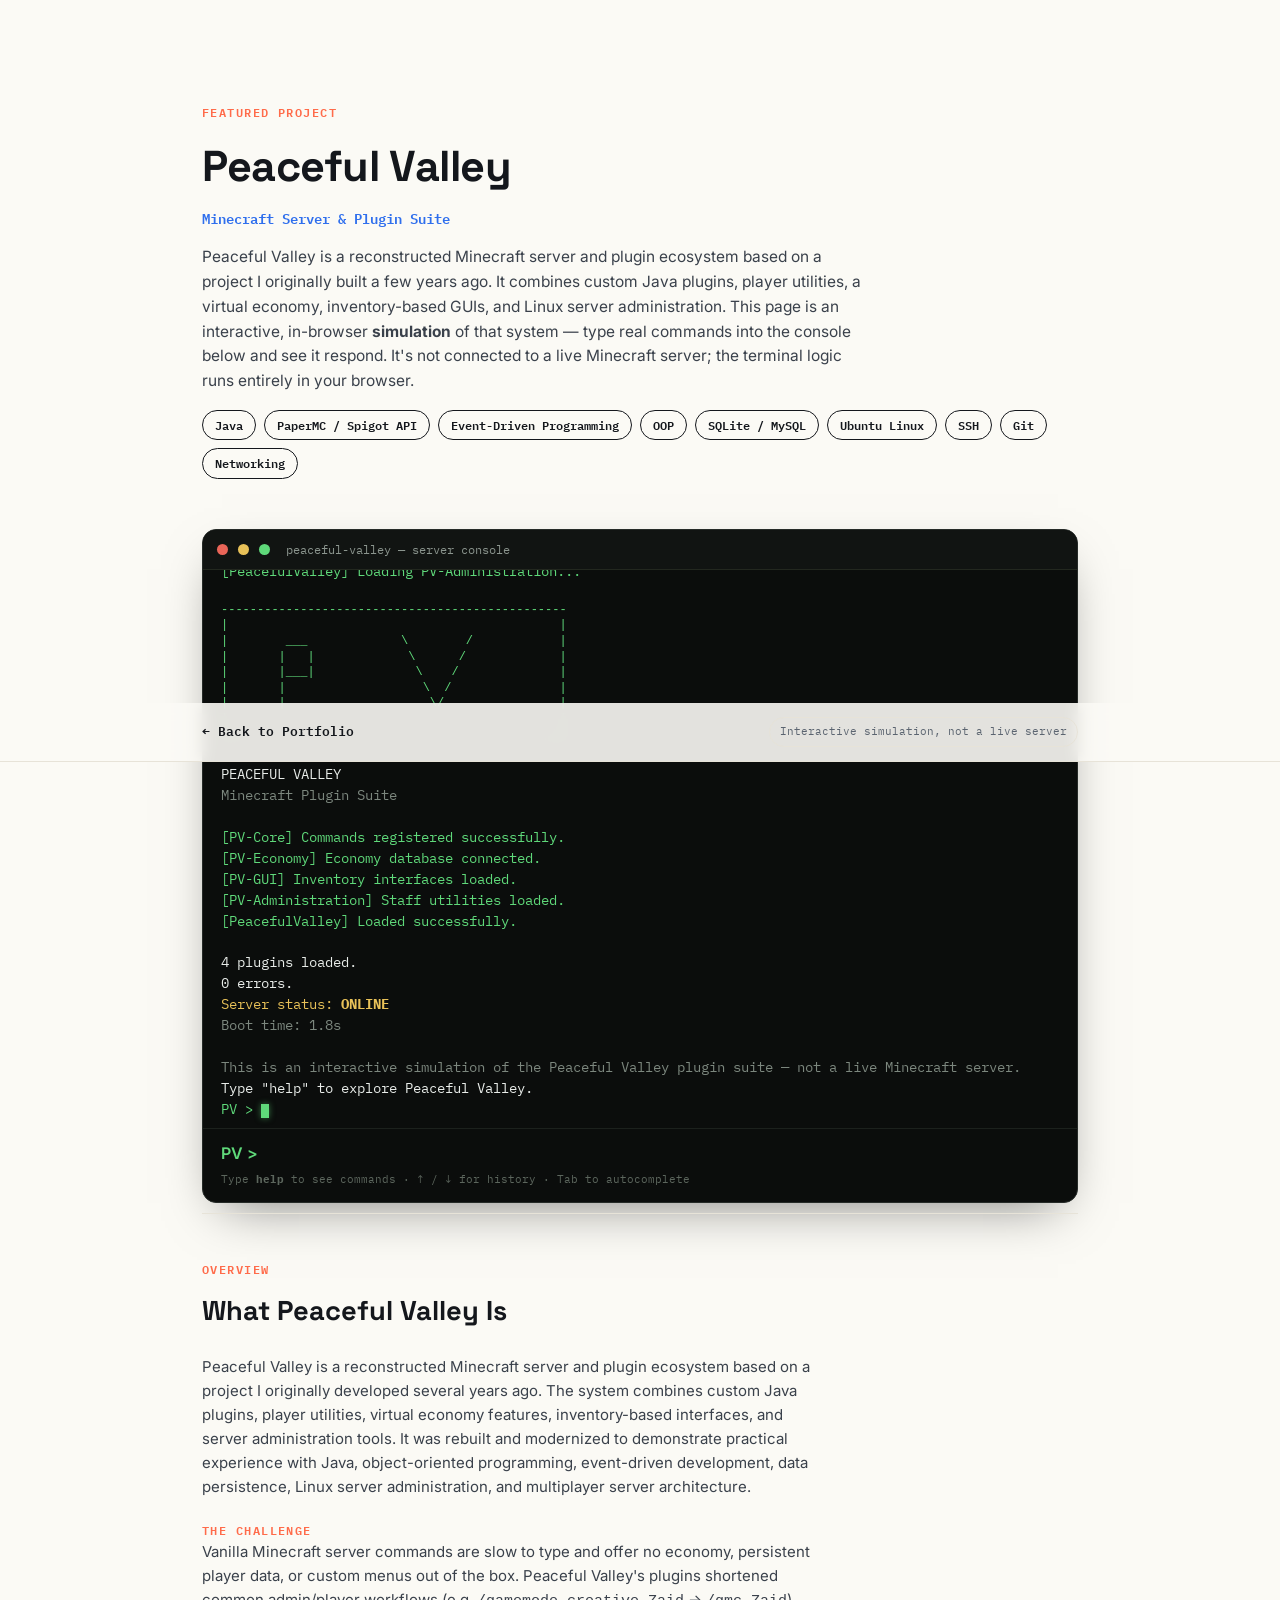
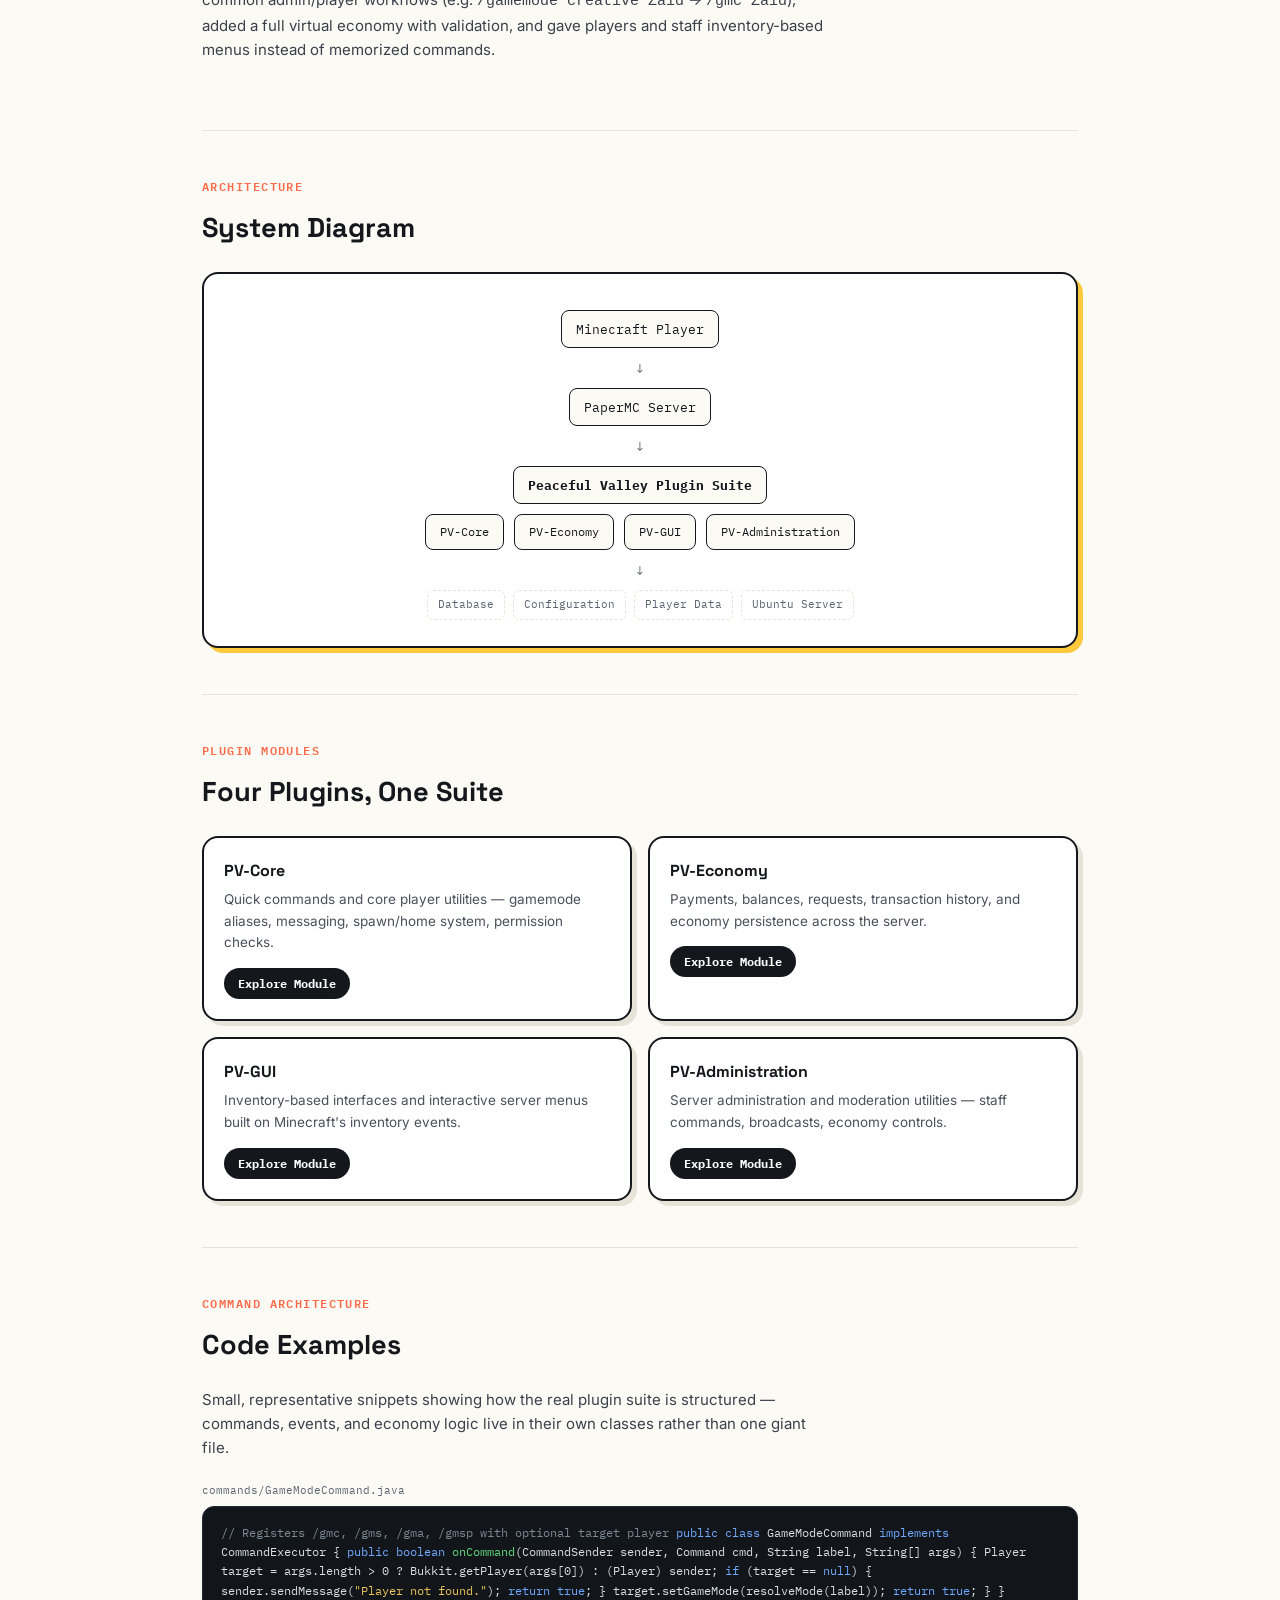
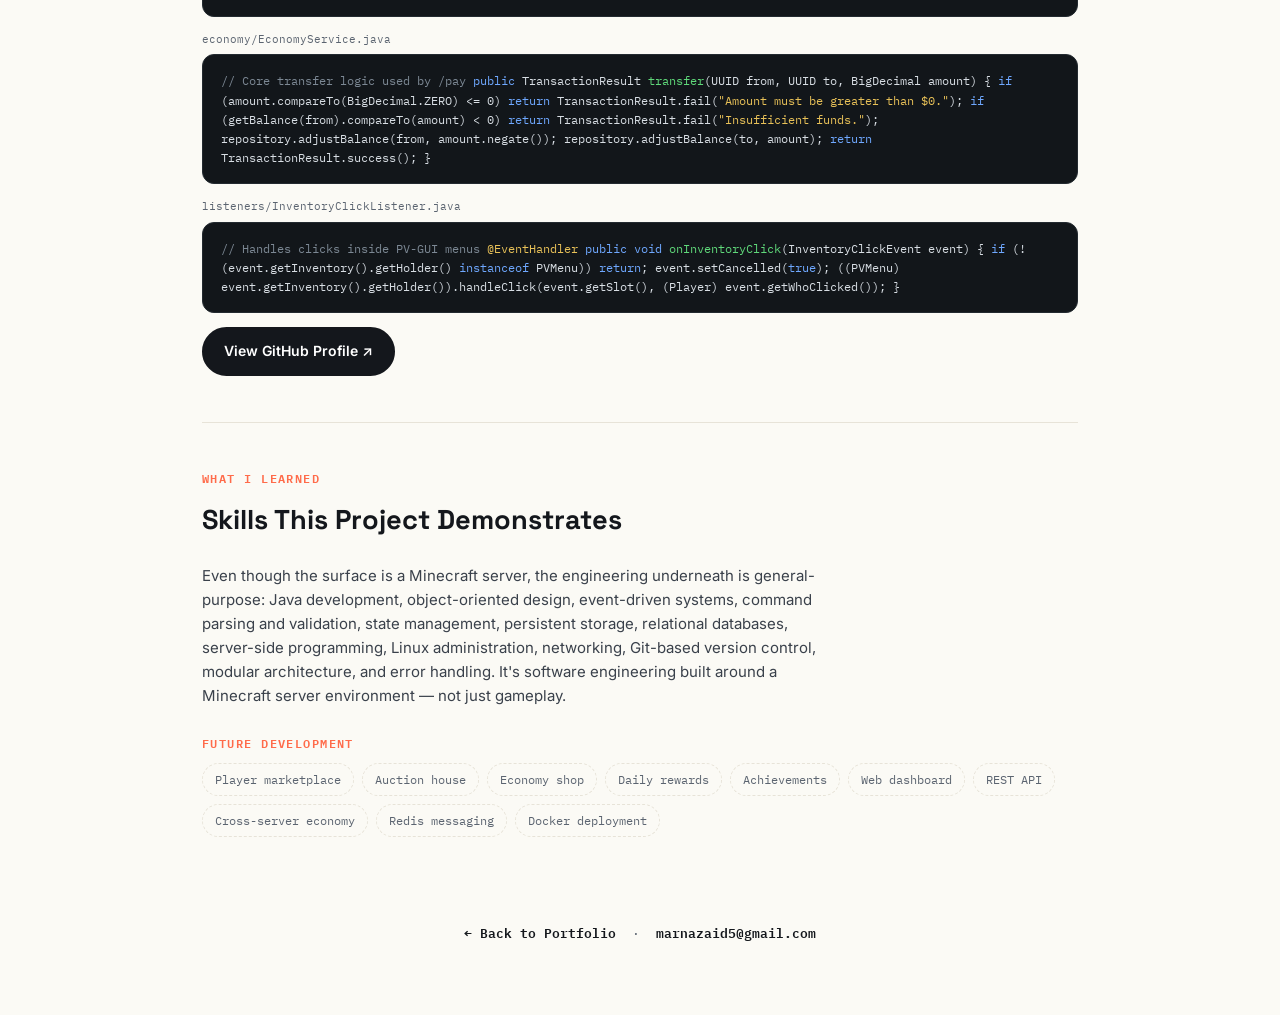
==== peaceful-valley.html @ 68e227d2 "Added pages" ====
<!DOCTYPE html>
<html lang="en">
<head>
<meta charset="UTF-8">
<meta name="viewport" content="width=device-width, initial-scale=1.0">
<title>Peaceful Valley — Zaid Sunna</title>
<link rel="preconnect" href="https://fonts.googleapis.com">
<link rel="preconnect" href="https://fonts.gstatic.com" crossorigin>
<link href="https://fonts.googleapis.com/css2?family=Space+Grotesk:wght@500;600;700&family=Inter:wght@400;500;600;700&family=IBM+Plex+Mono:wght@400;500;600&display=swap" rel="stylesheet">
<style>
  :root{
    --bg:#FBFAF5; --surface:#FFFFFF; --ink:#14171C; --ink-muted:#5B6470; --line:#E7E3D8;
    --blue:#2F6FED; --coral:#FF6B4A; --mint:#16B378; --violet:#8B5CF6; --sun:#FFC93C;
    --radius:16px; --maxw:920px;
    --term-bg:#0B0D0C; --term-line:#1B1F1D;
    --term-green:#5FD97A; --term-white:#E8ECE9; --term-gray:#7C877E; --term-gold:#E8C158; --term-red:#F3695E;
  }
  *{box-sizing:border-box; margin:0; padding:0;}
  html{scroll-behavior:smooth;}
  body{ background:var(--bg); color:var(--ink); font-family:'Inter',sans-serif; line-height:1.6; -webkit-font-smoothing:antialiased; }
  a{ color:var(--blue); text-decoration:none; }
  a:focus-visible, button:focus-visible{ outline:3px solid var(--blue); outline-offset:2px; }
  .wrap{ max-width:var(--maxw); margin:0 auto; padding:0 22px; }

  /* top bar */
  .topbar{ position:sticky; top:0; z-index:40; background:rgba(251,250,245,0.9); backdrop-filter:blur(8px); border-bottom:1px solid var(--line); }
  .topbar-inner{ max-width:var(--maxw); margin:0 auto; padding:14px 22px; display:flex; align-items:center; justify-content:space-between; }
  .back-link{ font-family:'IBM Plex Mono',monospace; font-size:13px; font-weight:600; color:var(--ink); display:flex; align-items:center; gap:6px; }
  .back-link:hover{ color:var(--blue); text-decoration:none; }
  .disclosure-pill{ font-family:'IBM Plex Mono',monospace; font-size:11px; color:var(--ink-muted); border:1px solid var(--line); padding:5px 10px; border-radius:999px; }

  .intro{ padding:44px 0 20px; }
  .eyebrow{ font-family:'IBM Plex Mono',monospace; font-size:12px; font-weight:600; letter-spacing:0.12em; text-transform:uppercase; color:var(--coral); margin-bottom:10px; }
  h1{ font-family:'Space Grotesk',sans-serif; font-weight:700; font-size:clamp(1.9rem,6vw,2.7rem); letter-spacing:-0.01em; }
  .sub{ font-family:'IBM Plex Mono',monospace; font-size:14px; color:var(--blue); font-weight:600; margin-top:6px; }
  .intro p{ margin-top:16px; max-width:66ch; color:#3A414B; font-size:15.5px; }
  .tech-tags{ margin-top:16px; display:flex; flex-wrap:wrap; gap:8px; }
  .tech-tags span{ font-family:'IBM Plex Mono',monospace; font-size:11.5px; font-weight:600; padding:5px 12px; border-radius:999px; border:1.5px solid var(--ink); }

  /* -------- TERMINAL -------- */
  .term-shell{
    margin:30px 0 10px;
    background:var(--term-bg);
    border-radius:14px;
    border:1px solid #262b28;
    box-shadow:0 20px 50px -20px rgba(0,0,0,0.5);
    overflow:hidden;
  }
  .term-header{
    display:flex; align-items:center; gap:10px;
    padding:10px 14px;
    background:#111412;
    border-bottom:1px solid #23281f;
  }
  .term-header .tdot{ width:11px; height:11px; border-radius:50%; }
  .term-header .tdot.r{ background:#EA6558; }
  .term-header .tdot.y{ background:#E8C158; }
  .term-header .tdot.g{ background:#5FD97A; }
  .term-header .title{ font-family:'IBM Plex Mono',monospace; font-size:12px; color:#8B958E; margin-left:6px; }
  .term-header .skip-btn{
    margin-left:auto;
    font-family:'IBM Plex Mono',monospace; font-size:11px; font-weight:600;
    color:#8B958E; background:transparent; border:1px solid #2C332D; border-radius:6px;
    padding:5px 10px; cursor:pointer;
  }
  .term-header .skip-btn:hover{ color:var(--term-white); border-color:#454d46; }

  .term-body{
    height:460px;
    height:min(62vh, 560px);
    min-height:340px;
    overflow-y:auto;
    padding:18px 18px 8px;
    font-family:'IBM Plex Mono', monospace;
    font-size:13.5px;
    color:var(--term-white);
  }
  @media (max-width:560px){ .term-body{ font-size:12.5px; height:66vh; } }

  .term-line{ white-space:pre-wrap; word-break:break-word; line-height:1.55; }
  .l-green{ color:var(--term-green); }
  .l-red{ color:var(--term-red); }
  .l-gold{ color:var(--term-gold); }
  .l-gray{ color:var(--term-gray); }
  .l-white{ color:var(--term-white); }
  .l-blue{ color:#6FA8FF; }
  .term-line a{ color:#6FA8FF; text-decoration:underline; }
  .ascii{ color:var(--term-green); font-size:12px; line-height:1.3; }
  @media (max-width:700px){ .ascii.full{ display:none; } }
  @media (min-width:701px){ .ascii.compact{ display:none; } }

  .blink-cursor{
    display:inline-block;
    width:8px; height:14px;
    background:var(--term-green);
    animation:blinkCursor 1s steps(1) infinite;
    vertical-align:text-bottom;
    box-shadow:0 0 6px rgba(95,217,122,0.5);
  }
  @keyframes blinkCursor{ 50%{ opacity:0; } }
  @media (prefers-reduced-motion: reduce){ .blink-cursor{ animation:none; } }

  .term-input-row{
    display:flex; align-items:center; gap:8px;
    padding:4px 0 4px;
  }
  .term-prompt{ color:var(--term-green); font-weight:600; flex-shrink:0; }
  .term-input{
    flex:1; background:transparent; border:0; outline:0;
    color:var(--term-white); font-family:'IBM Plex Mono', monospace; font-size:13.5px;
    caret-color:var(--term-green);
  }
  @media (max-width:560px){ .term-input{ font-size:12.5px; } }

  .term-footer{
    padding:8px 18px 14px;
    border-top:1px solid #1c211d;
  }
  .term-hint{ font-family:'IBM Plex Mono',monospace; font-size:11px; color:#5C665D; }

  /* -------- module cards -------- */
  section{ padding:46px 0; border-top:1px solid var(--line); }
  h2{ font-family:'Space Grotesk',sans-serif; font-size:clamp(1.3rem,3.6vw,1.7rem); font-weight:700; margin-bottom:22px; }
  .lead{ color:#3A414B; font-size:15px; max-width:70ch; margin-bottom:22px; }

  .module-grid{ display:grid; grid-template-columns:1fr 1fr; gap:16px; }
  @media (max-width:680px){ .module-grid{ grid-template-columns:1fr; } }
  .module-card{
    background:var(--surface); border:2px solid var(--ink); border-radius:var(--radius);
    padding:20px; box-shadow:5px 5px 0 var(--line);
    transition:transform .15s ease, box-shadow .15s ease;
  }
  .module-card:hover{ transform:translateY(-3px); box-shadow:6px 7px 0 var(--blue); }
  .module-card:nth-child(2):hover{ box-shadow:6px 7px 0 var(--mint); }
  .module-card:nth-child(3):hover{ box-shadow:6px 7px 0 var(--violet); }
  .module-card:nth-child(4):hover{ box-shadow:6px 7px 0 var(--coral); }
  .module-card h3{ font-family:'Space Grotesk',sans-serif; font-size:16px; font-weight:700; margin-bottom:6px; }
  .module-card p{ font-size:13.5px; color:#4A515B; margin-bottom:14px; }
  .explore-module{
    font-family:'IBM Plex Mono',monospace; font-size:11.5px; font-weight:700;
    background:var(--ink); color:#fff; border:none; border-radius:999px;
    padding:8px 14px; cursor:pointer;
  }
  .explore-module:hover{ background:var(--blue); }

  /* -------- architecture diagram -------- */
  .diagram{
    background:var(--surface); border:2px solid var(--ink); border-radius:var(--radius);
    padding:26px; box-shadow:5px 5px 0 var(--sun);
    font-family:'IBM Plex Mono',monospace; font-size:12.5px;
  }
  .diagram-row{ display:flex; justify-content:center; margin:10px 0; }
  .diagram-box{ border:1.5px solid var(--ink); border-radius:8px; padding:8px 14px; background:var(--bg); text-align:center; }
  .diagram-arrow{ text-align:center; color:var(--ink-muted); margin:2px 0; }
  .diagram-branches{ display:flex; flex-wrap:wrap; gap:10px; justify-content:center; margin:10px 0; }
  .diagram-branches .diagram-box{ font-size:11.5px; }
  .diagram-sub{ display:flex; flex-wrap:wrap; gap:8px; justify-content:center; margin-top:10px; }
  .diagram-sub span{ font-size:11px; color:var(--ink-muted); border:1px dashed var(--line); padding:5px 10px; border-radius:6px; }

  /* -------- code snippets -------- */
  .snippet{
    background:#12161A; color:#D8DEE4; border-radius:12px; padding:16px 18px;
    font-family:'IBM Plex Mono',monospace; font-size:12px; overflow-x:auto; margin-bottom:14px;
    border:1px solid #232a30;
  }
  .snippet .cmt{ color:#7C8894; }
  .snippet .kw{ color:#6FA8FF; }
  .snippet .str{ color:#E8C158; }
  .snippet .fn{ color:#5FD97A; }
  .snippet .annotation{ color:#E8C158; }
  .snippet-label{ font-family:'IBM Plex Mono',monospace; font-size:11px; color:var(--ink-muted); margin-bottom:6px; }

  .future-list{ display:flex; flex-wrap:wrap; gap:8px; }
  .future-list span{ font-family:'IBM Plex Mono',monospace; font-size:12px; padding:6px 12px; border:1px dashed var(--line); border-radius:999px; color:var(--ink-muted); }

  .github-row{ display:flex; gap:12px; flex-wrap:wrap; margin-top:8px; }
  .btn{ font-family:'Inter',sans-serif; font-size:14px; font-weight:600; padding:11px 20px; border-radius:999px; border:2px solid var(--ink); color:var(--ink); background:var(--surface); display:inline-flex; align-items:center; gap:8px; transition:transform .15s ease, box-shadow .15s ease; }
  .btn:hover{ transform:translateY(-2px); box-shadow:4px 4px 0 var(--ink); text-decoration:none; }
  .btn.primary{ background:var(--ink); color:#fff; }

  footer{ padding:40px 0 60px; text-align:center; }
  .footer-line{ font-family:'IBM Plex Mono',monospace; font-size:13px; color:var(--ink-muted); }
  .footer-line a{ color:var(--ink); font-weight:600; }

  /* -------- demo GUI modal -------- */
  .gui-overlay{
    position:fixed; inset:0; background:rgba(10,12,10,0.7);
    display:none; align-items:center; justify-content:center; z-index:100; padding:20px;
  }
  .gui-overlay.open{ display:flex; }
  .gui-modal{
    background:#1B1F1D; border:2px solid #333A34; border-radius:12px;
    width:100%; max-width:360px; padding:20px;
    font-family:'IBM Plex Mono',monospace;
  }
  .gui-modal h3{ color:#E8ECE9; font-size:14px; letter-spacing:0.05em; text-align:center; margin-bottom:16px; }
  .gui-slots{ display:grid; grid-template-columns:repeat(3,1fr); gap:8px; }
  .gui-slot{
    aspect-ratio:1; background:#262B27; border:2px solid #3A423C; border-radius:6px;
    display:flex; align-items:center; justify-content:center; text-align:center;
    color:#C9D1CC; font-size:10.5px; font-weight:600; cursor:pointer; padding:4px;
    transition:background .15s ease, border-color .15s ease;
  }
  .gui-slot:hover{ background:#323932; border-color:var(--term-green); color:#fff; }
  .gui-close{
    margin-top:16px; width:100%; padding:9px; background:transparent;
    border:1px solid #3A423C; border-radius:6px; color:#8B958E;
    font-family:'IBM Plex Mono',monospace; font-size:12px; cursor:pointer;
  }
  .gui-close:hover{ color:#fff; border-color:#5c665e; }
</style>
</head>
<body>

<div class="topbar">
  <div class="topbar-inner">
    <a class="back-link" href="index.html">← Back to Portfolio</a>
    <span class="disclosure-pill">Interactive simulation, not a live server</span>
  </div>
</div>

<div class="wrap">

  <div class="intro">
    <div class="eyebrow">Featured Project</div>
    <h1>Peaceful Valley</h1>
    <div class="sub">Minecraft Server &amp; Plugin Suite</div>
    <p>Peaceful Valley is a reconstructed Minecraft server and plugin ecosystem based on a project I originally built a few years ago. It combines custom Java plugins, player utilities, a virtual economy, inventory-based GUIs, and Linux server administration. This page is an interactive, in-browser <strong>simulation</strong> of that system — type real commands into the console below and see it respond. It's not connected to a live Minecraft server; the terminal logic runs entirely in your browser.</p>
    <div class="tech-tags">
      <span>Java</span><span>PaperMC / Spigot API</span><span>Event-Driven Programming</span>
      <span>OOP</span><span>SQLite / MySQL</span><span>Ubuntu Linux</span><span>SSH</span><span>Git</span><span>Networking</span>
    </div>
  </div>

  <!-- ============ TERMINAL ============ -->
  <div class="term-shell">
    <div class="term-header">
      <span class="tdot r"></span><span class="tdot y"></span><span class="tdot g"></span>
      <span class="title">peaceful-valley — server console</span>
      <button class="skip-btn" id="skipBtn">Skip Boot</button>
    </div>
    <div class="term-body" id="termBody" tabindex="0"></div>
    <div class="term-footer">
      <div class="term-input-row">
        <span class="term-prompt">PV &gt;</span>
        <input type="text" class="term-input" id="termInput" autocomplete="off" autocapitalize="off" spellcheck="false" aria-label="Peaceful Valley terminal input" disabled>
      </div>
      <div class="term-hint">Type <b>help</b> to see commands · ↑ / ↓ for history · Tab to autocomplete</div>
    </div>
  </div>

  <!-- ============ OVERVIEW ============ -->
  <section id="overview">
    <div class="eyebrow">Overview</div>
    <h2>What Peaceful Valley Is</h2>
    <p class="lead">Peaceful Valley is a reconstructed Minecraft server and plugin ecosystem based on a project I originally developed several years ago. The system combines custom Java plugins, player utilities, virtual economy features, inventory-based interfaces, and server administration tools. It was rebuilt and modernized to demonstrate practical experience with Java, object-oriented programming, event-driven development, data persistence, Linux server administration, and multiplayer server architecture.</p>

    <div class="eyebrow">The Challenge</div>
    <p class="lead" style="margin-top:-10px;">Vanilla Minecraft server commands are slow to type and offer no economy, persistent player data, or custom menus out of the box. Peaceful Valley's plugins shortened common admin/player workflows (e.g. <code>/gamemode creative Zaid</code> → <code>/gmc Zaid</code>), added a full virtual economy with validation, and gave players and staff inventory-based menus instead of memorized commands.</p>
  </section>

  <!-- ============ ARCHITECTURE ============ -->
  <section id="architecture">
    <div class="eyebrow">Architecture</div>
    <h2>System Diagram</h2>
    <div class="diagram">
      <div class="diagram-row"><div class="diagram-box">Minecraft Player</div></div>
      <div class="diagram-arrow">↓</div>
      <div class="diagram-row"><div class="diagram-box">PaperMC Server</div></div>
      <div class="diagram-arrow">↓</div>
      <div class="diagram-row"><div class="diagram-box"><b>Peaceful Valley Plugin Suite</b></div></div>
      <div class="diagram-branches">
        <div class="diagram-box">PV-Core</div>
        <div class="diagram-box">PV-Economy</div>
        <div class="diagram-box">PV-GUI</div>
        <div class="diagram-box">PV-Administration</div>
      </div>
      <div class="diagram-arrow">↓</div>
      <div class="diagram-sub">
        <span>Database</span><span>Configuration</span><span>Player Data</span><span>Ubuntu Server</span>
      </div>
    </div>
  </section>

  <!-- ============ MODULES ============ -->
  <section id="modules">
    <div class="eyebrow">Plugin Modules</div>
    <h2>Four Plugins, One Suite</h2>
    <div class="module-grid">
      <div class="module-card">
        <h3>PV-Core</h3>
        <p>Quick commands and core player utilities — gamemode aliases, messaging, spawn/home system, permission checks.</p>
        <button class="explore-module" data-cmd="inspect pv-core">Explore Module</button>
      </div>
      <div class="module-card">
        <h3>PV-Economy</h3>
        <p>Payments, balances, requests, transaction history, and economy persistence across the server.</p>
        <button class="explore-module" data-cmd="inspect pv-economy">Explore Module</button>
      </div>
      <div class="module-card">
        <h3>PV-GUI</h3>
        <p>Inventory-based interfaces and interactive server menus built on Minecraft's inventory events.</p>
        <button class="explore-module" data-cmd="inspect pv-gui">Explore Module</button>
      </div>
      <div class="module-card">
        <h3>PV-Administration</h3>
        <p>Server administration and moderation utilities — staff commands, broadcasts, economy controls.</p>
        <button class="explore-module" data-cmd="inspect pv-administration">Explore Module</button>
      </div>
    </div>
  </section>

  <!-- ============ CODE ============ -->
  <section id="code">
    <div class="eyebrow">Command Architecture</div>
    <h2>Code Examples</h2>
    <p class="lead">Small, representative snippets showing how the real plugin suite is structured — commands, events, and economy logic live in their own classes rather than one giant file.</p>

    <div class="snippet-label">commands/GameModeCommand.java</div>
    <div class="snippet"><span class="cmt">// Registers /gmc, /gms, /gma, /gmsp with optional target player</span>
<span class="kw">public class</span> GameModeCommand <span class="kw">implements</span> CommandExecutor {
    <span class="kw">public boolean</span> <span class="fn">onCommand</span>(CommandSender sender, Command cmd, String label, String[] args) {
        Player target = args.length &gt; 0 ? Bukkit.getPlayer(args[0]) : (Player) sender;
        <span class="kw">if</span> (target == <span class="kw">null</span>) { sender.sendMessage(<span class="str">"Player not found."</span>); <span class="kw">return true</span>; }
        target.setGameMode(resolveMode(label));
        <span class="kw">return true</span>;
    }
}</div>

    <div class="snippet-label">economy/EconomyService.java</div>
    <div class="snippet"><span class="cmt">// Core transfer logic used by /pay</span>
<span class="kw">public</span> TransactionResult <span class="fn">transfer</span>(UUID from, UUID to, BigDecimal amount) {
    <span class="kw">if</span> (amount.compareTo(BigDecimal.ZERO) &lt;= 0)
        <span class="kw">return</span> TransactionResult.fail(<span class="str">"Amount must be greater than $0."</span>);
    <span class="kw">if</span> (getBalance(from).compareTo(amount) &lt; 0)
        <span class="kw">return</span> TransactionResult.fail(<span class="str">"Insufficient funds."</span>);
    repository.adjustBalance(from, amount.negate());
    repository.adjustBalance(to, amount);
    <span class="kw">return</span> TransactionResult.success();
}</div>

    <div class="snippet-label">listeners/InventoryClickListener.java</div>
    <div class="snippet"><span class="cmt">// Handles clicks inside PV-GUI menus</span>
<span class="annotation">@EventHandler</span>
<span class="kw">public void</span> <span class="fn">onInventoryClick</span>(InventoryClickEvent event) {
    <span class="kw">if</span> (!(event.getInventory().getHolder() <span class="kw">instanceof</span> PVMenu)) <span class="kw">return</span>;
    event.setCancelled(<span class="kw">true</span>);
    ((PVMenu) event.getInventory().getHolder()).handleClick(event.getSlot(), (Player) event.getWhoClicked());
}</div>

    <div class="github-row">
      <a class="btn primary" href="https://github.com/ZaidSu" target="_blank" rel="noopener">View GitHub Profile ↗</a>
    </div>
  </section>

  <!-- ============ WHAT I LEARNED ============ -->
  <section id="learned">
    <div class="eyebrow">What I Learned</div>
    <h2>Skills This Project Demonstrates</h2>
    <p class="lead">Even though the surface is a Minecraft server, the engineering underneath is general-purpose: Java development, object-oriented design, event-driven systems, command parsing and validation, state management, persistent storage, relational databases, server-side programming, Linux administration, networking, Git-based version control, modular architecture, and error handling. It's software engineering built around a Minecraft server environment — not just gameplay.</p>

    <div class="eyebrow" style="margin-top:26px;">Future Development</div>
    <div class="future-list">
      <span>Player marketplace</span><span>Auction house</span><span>Economy shop</span><span>Daily rewards</span>
      <span>Achievements</span><span>Web dashboard</span><span>REST API</span><span>Cross-server economy</span>
      <span>Redis messaging</span><span>Docker deployment</span>
    </div>
  </section>

  <footer>
    <div class="footer-line">
      <a href="index.html">← Back to Portfolio</a> &nbsp;·&nbsp;
      <a href="mailto:marnazaid5@gmail.com">marnazaid5@gmail.com</a>
    </div>
  </footer>

</div>

<!-- ============ DEMO GUI MODAL ============ -->
<div class="gui-overlay" id="guiOverlay">
  <div class="gui-modal">
    <h3>PEACEFUL VALLEY MENU</h3>
    <div class="gui-slots">
      <div class="gui-slot" data-cmd="profile">PROFILE</div>
      <div class="gui-slot" data-cmd="balance">ECONOMY</div>
      <div class="gui-slot" data-cmd="baltop">SHOP</div>
      <div class="gui-slot" data-cmd="server">SERVER</div>
      <div class="gui-slot" data-cmd="status">SETTINGS</div>
      <div class="gui-slot" data-cmd="players">PLAYERS</div>
    </div>
    <button class="gui-close" id="guiClose">Close Menu</button>
  </div>
</div>

<script>
(function(){
  "use strict";

  const reducedMotion = window.matchMedia('(prefers-reduced-motion: reduce)').matches;
  const termBody = document.getElementById('termBody');
  const termInput = document.getElementById('termInput');
  const skipBtn = document.getElementById('skipBtn');
  const guiOverlay = document.getElementById('guiOverlay');
  const guiClose = document.getElementById('guiClose');

  /* ---------------- state ---------------- */
  const state = {
    currentUser: 'John',
    players: {
      John:  { balance: 12450.00, flying:false, home:true },
      Billy: { balance: 7820.00,  flying:false, home:false },
      Notch: { balance: 9100.00,  flying:false, home:false },
      Archy: { balance: 3200.00,  flying:false, home:false },
      Bob:   { balance: 15600.00, flying:false, home:false }
    },
    requests: [],
    transactions: [
      { id:1042, from:'John', to:'Billy', amount:500.00, status:'Completed' },
      { id:1041, from:'Bob', to:'Archy', amount:150.00, status:'Completed' },
      { id:1040, from:'Billy', to:'Notch', amount:75.00, status:'Completed' }
    ],
    nextTxId: 1043,
    history: [],
    histIndex: -1
  };
  const PLAYER_NAMES = Object.keys(state.players);

  function fmt(n){ return '$' + Number(n).toLocaleString('en-US', {minimumFractionDigits:2, maximumFractionDigits:2}); }

  /* ---------------- terminal rendering ---------------- */
  function line(text, cls){
    const div = document.createElement('div');
    div.className = 'term-line' + (cls ? ' ' + cls : '');
    div.innerHTML = text;
    termBody.appendChild(div);
  }
  function blank(){ line('&nbsp;'); }
  function scrollToBottom(){ termBody.scrollTop = termBody.scrollHeight; }

  function printLines(arr){
    arr.forEach(item => {
      if (typeof item === 'string') line(item);
      else line(item.text, item.cls);
    });
    scrollToBottom();
  }

  /* ---------------- boot sequence ---------------- */
  const asciiFull = `------------------------------------------------
|                                              |
|        ___             \\        /            |
|       |   |             \\      /             |
|       |___|              \\    /              |
|       |                   \\  /               |
|       |                    \\/                |
|                                              |
|______________________________________________|`;

  const asciiCompact = `--------------------------
|                        |
|  __        \\   /       |
|  |  |       \\ /        |
|  |__|        \\/        |
|                        |
|________________________|`;

  const bootLines = [
    { text:'root@peaceful-valley:~$ ./start.sh', cls:'l-white' },
    { text:'[18:42:01 INFO]: Starting Peaceful Valley Server...', cls:'l-gray' },
    { text:'[18:42:01 INFO]: Loading configuration...', cls:'l-gray' },
    { text:'[18:42:02 INFO]: Initializing Java runtime (OpenJDK 17)...', cls:'l-gray' },
    { text:'[18:42:02 INFO]: Binding to port 25565...', cls:'l-gray' },
    { text:'[18:42:02 INFO]: Connecting to Ubuntu host...', cls:'l-gray' },
    { text:'[18:42:03 INFO]: Connection established.', cls:'l-green' },
    { text:'&nbsp;' }
  ];

  const pluginLoadLines = [
    { text:'[PeacefulValley] Loading PV-Core...', cls:'l-green' },
    { text:'[PeacefulValley] Loading PV-Economy...', cls:'l-green' },
    { text:'[PeacefulValley] Loading PV-GUI...', cls:'l-green' },
    { text:'[PeacefulValley] Loading PV-Administration...', cls:'l-green' },
    { text:'&nbsp;' }
  ];

  const bootLines2 = [
    { text:'[PV-Core] Commands registered successfully.', cls:'l-green' },
    { text:'[PV-Economy] Economy database connected.', cls:'l-green' },
    { text:'[PV-GUI] Inventory interfaces loaded.', cls:'l-green' },
    { text:'[PV-Administration] Staff utilities loaded.', cls:'l-green' },
    { text:'[PeacefulValley] Loaded successfully.', cls:'l-green' },
    { text:'&nbsp;' },
    { text:'4 plugins loaded.', cls:'l-white' },
    { text:'0 errors.', cls:'l-white' },
    { text:'Server status: <b>ONLINE</b>', cls:'l-gold' },
    { text:'Boot time: 1.8s', cls:'l-gray' },
    { text:'&nbsp;' },
    { text:'This is an interactive simulation of the Peaceful Valley plugin suite — not a live Minecraft server.', cls:'l-gray' },
    { text:'Type "help" to explore Peaceful Valley.', cls:'l-white' }
  ];

  let booted = false;

  async function typeLine(item, delay){
    if (reducedMotion) { printLines([item]); return; }
    printLines([item]);
    await sleep(delay);
  }
  function sleep(ms){ return new Promise(r => setTimeout(r, ms)); }

  async function animateProgressBar(label, fast){
    const div = document.createElement('div');
    div.className = 'term-line l-gray';
    termBody.appendChild(div);
    const frames = fast ? [100] : [20, 45, 70, 90, 100];
    for (const pct of frames){
      const filled = Math.round(pct / 5);
      const bar = '█'.repeat(filled) + '░'.repeat(20 - filled);
      div.textContent = `${label} [${bar}] ${pct}%`;
      scrollToBottom();
      if (!reducedMotion) await sleep(fast ? 15 : 110);
    }
  }

  async function runBoot(fast){
    termBody.innerHTML = '';
    const step = fast ? 12 : 55;
    for (const l of bootLines) { await typeLine(l, step); }
    await animateProgressBar('[PeacefulValley] Loading plugins...', fast || reducedMotion);
    line('&nbsp;');
    for (const l of pluginLoadLines) { await typeLine(l, step); }

    const asciiDiv = document.createElement('div');
    asciiDiv.innerHTML =
      '<pre class="ascii full">' + asciiFull + '</pre>' +
      '<pre class="ascii compact">' + asciiCompact + '</pre>';
    termBody.appendChild(asciiDiv);
    line('&nbsp;');
    line('PEACEFUL VALLEY', 'l-white');
    line('Minecraft Plugin Suite', 'l-gray');
    line('&nbsp;');
    scrollToBottom();
    await sleep(fast ? 40 : 200);
    for (const l of bootLines2) { await typeLine(l, step); }

    // Blinking cursor beat before handing off to the real input
    const cursorLine = document.createElement('div');
    cursorLine.className = 'term-line';
    cursorLine.innerHTML = '<span class="l-green">PV &gt;</span> <span class="blink-cursor">&nbsp;</span>';
    termBody.appendChild(cursorLine);
    scrollToBottom();
    await sleep(fast || reducedMotion ? 60 : 500);

    finishBoot();
  }

  function finishBoot(){
    booted = true;
    termInput.disabled = false;
    termInput.focus();
    skipBtn.style.display = 'none';
    sessionStorage.setItem('pv_visited', '1');
    scrollToBottom();
  }

  let bootStarted = false;
  function startBoot(fast){
    if (bootStarted) return;
    bootStarted = true;
    runBoot(fast);
  }

  skipBtn.addEventListener('click', () => {
    if (booted) return;
    termBody.innerHTML = '';
    bootStarted = false;
    startBoot(true);
  });

  /* ---------------- command engine ---------------- */
  const HELP_TEXT = [
    { text:'# PEACEFUL VALLEY COMMANDS', cls:'l-gold' },
    { text:'&nbsp;' },
    { text:'PROJECT', cls:'l-white' },
    { text:'  about, projects, plugins, tech, server, github', cls:'l-gray' },
    { text:'&nbsp;' },
    { text:'PLAYER', cls:'l-white' },
    { text:'  players, whoami, profile, balance, bal, user <player>', cls:'l-gray' },
    { text:'&nbsp;' },
    { text:'ECONOMY', cls:'l-white' },
    { text:'  pay <player> <amount>, request <player> <amount>, accept, deny, transactions, baltop', cls:'l-gray' },
    { text:'&nbsp;' },
    { text:'GAMEPLAY', cls:'l-white' },
    { text:'  gmc [player], gms [player], gma [player], gmsp [player], fly [player], heal [player], feed [player], spawn, home, sethome', cls:'l-gray' },
    { text:'&nbsp;' },
    { text:'PLUGIN INSPECTION', cls:'l-white' },
    { text:'  plugins, inspect pv-core, inspect pv-economy, inspect pv-gui, inspect pv-administration, demo gui', cls:'l-gray' },
    { text:'&nbsp;' },
    { text:'TERMINAL', cls:'l-white' },
    { text:'  help, clear, history, version, status', cls:'l-gray' },
    { text:'&nbsp;' },
    { text:'========================================', cls:'l-gray' }
  ];

  function playerBlock(who){
    const p = state.players[who];
    return { balance:p.balance };
  }

  function findPlayer(name){
    if (!name) return null;
    const match = PLAYER_NAMES.find(n => n.toLowerCase() === name.toLowerCase());
    return match || null;
  }

  const commands = {};
  function reg(names, fn){ names.split(',').forEach(n => commands[n.trim()] = fn); }

  reg('help', () => HELP_TEXT);

  reg('about', () => ([
    { text:'# PEACEFUL VALLEY', cls:'l-gold' },
    { text:'&nbsp;' },
    'Peaceful Valley is a custom Minecraft server',
    'and plugin ecosystem built around Java and',
    'the PaperMC API.',
    { text:'&nbsp;' },
    'The project includes custom commands,',
    'economy systems, player utilities,',
    'inventory GUIs, administration tools,',
    'persistent data, and Linux server',
    'infrastructure.',
    { text:'&nbsp;' },
    'The project originated several years ago',
    'and was later reconstructed and modernized',
    'as part of my software engineering portfolio.',
    { text:'&nbsp;' },
    { text:'========================================', cls:'l-gray' }
  ]));

  reg('projects', () => ([
    { text:'# OTHER PROJECTS', cls:'l-gold' },
    { text:'&nbsp;' },
    '• Rawh Wa Rayhan — full-stack e-commerce platform',
    '• Business & organization websites (4 live deployments)',
    { text:'&nbsp;' },
    'See the main portfolio for details on these.',
    { text:'========================================', cls:'l-gray' }
  ]));

  reg('plugins', () => ([
    { text:'# Installed Plugins (4)', cls:'l-gold' },
    { text:'&nbsp;' },
    { text:'[✓] PV-Core              v2.0', cls:'l-green' },
    { text:'[✓] PV-Economy           v2.0', cls:'l-green' },
    { text:'[✓] PV-GUI               v2.0', cls:'l-green' },
    { text:'[✓] PV-Administration    v2.0', cls:'l-green' },
    { text:'&nbsp;' },
    'All systems operational.',
    { text:'&nbsp;' },
    'Use: inspect <plugin>  to view details.'
  ]));

  reg('tech', () => ([
    { text:'# TECH STACK', cls:'l-gold' },
    { text:'&nbsp;' },
    { text:'BACKEND', cls:'l-white' }, '  Java, PaperMC API',
    { text:'&nbsp;' },
    { text:'PROGRAMMING', cls:'l-white' }, '  OOP, Event-Driven Architecture, Command Handling, Data Persistence, Config Management',
    { text:'&nbsp;' },
    { text:'DATABASE', cls:'l-white' }, '  SQLite / MySQL',
    { text:'&nbsp;' },
    { text:'INFRASTRUCTURE', cls:'l-white' }, '  Ubuntu Linux, SSH, Shell, Cron, Server Configuration, Networking',
    { text:'&nbsp;' },
    { text:'DEVELOPMENT', cls:'l-white' }, '  Git, GitHub, Maven/Gradle, IntelliJ IDEA',
    { text:'========================================', cls:'l-gray' }
  ]));

  reg('server', () => ([
    { text:'# PEACEFUL VALLEY SERVER', cls:'l-gold' },
    { text:'&nbsp;' },
    'Status              ONLINE',
    'Operating System    Ubuntu Linux',
    'Runtime             Java',
    'Server Platform     PaperMC',
    'Management          SSH',
    'Automation          Cron / Shell Scripts',
    'Database            SQLite / MySQL',
    'Version Control     Git',
    'Networking          TCP/IP, Custom Port, Firewall Config',
    { text:'========================================', cls:'l-gray' }
  ]));

  reg('github', () => ([
    'GitHub: <a href="https://github.com/ZaidSu" target="_blank" rel="noopener">github.com/ZaidSu</a>'
  ]));

  reg('players', () => {
    const out = [{ text:`# ONLINE PLAYERS`, cls:'l-gold' }, { text:`${PLAYER_NAMES.length} / 100`, cls:'l-white' }, { text:'&nbsp;' }];
    PLAYER_NAMES.forEach(n => out.push({ text:`<span class="l-green">●</span> ${n}`, cls:'l-white' }));
    out.push({ text:'========================================', cls:'l-gray' });
    return out;
  });

  reg('whoami', () => ([`You are controlling demo player: <b>${state.currentUser}</b>`]));

  reg('profile', () => {
    const p = state.players[state.currentUser];
    return [
      { text:'# PLAYER PROFILE', cls:'l-gold' }, { text:'&nbsp;' },
      `Name: ${state.currentUser}`,
      `Balance: ${fmt(p.balance)}`,
      `Flying: ${p.flying ? 'Yes' : 'No'}`,
      `Home Set: ${p.home ? 'Yes' : 'No'}`,
      { text:'========================================', cls:'l-gray' }
    ];
  });

  reg('user, login', (args) => {
    if (!args[0]) return [{ text:'Usage: user <player>', cls:'l-red' }];
    const target = findPlayer(args[0]);
    if (!target) return [{ text:`✗ Player "${args[0] || ''}" could not be found.`, cls:'l-red' }];
    state.currentUser = target;
    return [{ text:`Now controlling demo player: <b>${target}</b>`, cls:'l-green' }];
  });

  reg('balance, bal', (args) => {
    if (args[0]) {
      const target = findPlayer(args[0]);
      if (!target) return [{ text:`✗ Player "${args[0]}" could not be found.`, cls:'l-red' }];
      return [`${target}'s Balance: ${fmt(state.players[target].balance)}`];
    }
    return [
      { text:'   PEACEFUL VALLEY BANK', cls:'l-gold' }, { text:'&nbsp;' },
      `Account: ${state.currentUser}`,
      `Balance: ${fmt(state.players[state.currentUser].balance)}`
    ];
  });

  reg('pay', (args) => {
    const targetName = findPlayer(args[0]);
    const amount = parseFloat(args[1]);
    const me = state.players[state.currentUser];

    if (!args[0] || !args[1]) return [{text:'Usage: pay <player> <amount>', cls:'l-red'}];
    if (targetName && targetName === state.currentUser) return [{ text:'✗ You cannot send money to yourself.', cls:'l-red' }];
    if (!targetName) return [{ text:`✗ Player "${args[0]}" could not be found.`, cls:'l-red' }];
    if (isNaN(amount)) return [{ text:'✗ Invalid amount.', cls:'l-red' }, 'Usage: pay <player> <amount>'];
    if (amount <= 0) return [{ text:'✗ Amount must be greater than $0.', cls:'l-red' }];
    if (amount > me.balance) return [
      { text:'✗ Transaction failed.', cls:'l-red' }, { text:'&nbsp;' },
      'Reason: Insufficient funds.', `Your Balance: ${fmt(me.balance)}`
    ];

    me.balance -= amount;
    state.players[targetName].balance += amount;
    state.transactions.unshift({ id: state.nextTxId++, from: state.currentUser, to: targetName, amount, status:'Completed' });

    return [
      { text:'✓ Payment successful.', cls:'l-green' }, { text:'&nbsp;' },
      `You sent: ${fmt(amount)}`, `Recipient: ${targetName}`, `New Balance: ${fmt(me.balance)}`
    ];
  });

  reg('request', (args) => {
    if (!args[0] || !args[1]) return [{ text:'Usage: request <player> <amount>', cls:'l-red' }];
    const targetName = findPlayer(args[0]);
    const amount = parseFloat(args[1]);
    if (!targetName) return [{ text:`✗ Player "${args[0] || ''}" could not be found.`, cls:'l-red' }];
    if (isNaN(amount)) return [{ text:'✗ Invalid amount.', cls:'l-red' }, 'Usage: request <player> <amount>'];
    if (amount <= 0) return [{ text:'✗ Amount must be greater than zero.', cls:'l-red' }];
    state.requests.push({ from: state.currentUser, to: targetName, amount });
    return [
      { text:'✓ Payment request sent.', cls:'l-green' }, { text:'&nbsp;' },
      `Requested: ${fmt(amount)}`, `From: ${targetName}`
    ];
  });

  reg('requests', () => {
    const mine = state.requests.filter(r => r.to === state.currentUser);
    if (!mine.length) return ['No pending requests.'];
    const out = [{ text:'Pending Requests:', cls:'l-white' }, { text:'&nbsp;' }];
    mine.forEach(r => out.push(`${r.from} requested ${fmt(r.amount)}.`));
    return out;
  });

  reg('accept', () => {
    const idx = state.requests.findIndex(r => r.to === state.currentUser);
    if (idx === -1) return [{ text:'No pending requests.', cls:'l-red' }];
    const r = state.requests.splice(idx,1)[0];
    const me = state.players[state.currentUser];
    if (r.amount > me.balance) return [{ text:'✗ Insufficient funds to accept this request.', cls:'l-red' }];
    me.balance -= r.amount;
    state.players[r.from].balance += r.amount;
    state.transactions.unshift({ id: state.nextTxId++, from: state.currentUser, to: r.from, amount:r.amount, status:'Completed' });
    return [{ text:'✓ Request accepted.', cls:'l-green' }, `${fmt(r.amount)} sent to ${r.from}.`];
  });

  reg('deny', () => {
    const idx = state.requests.findIndex(r => r.to === state.currentUser);
    if (idx === -1) return [{ text:'No pending requests.', cls:'l-red' }];
    state.requests.splice(idx,1);
    return [{ text:'✓ Request denied.', cls:'l-gold' }];
  });

  reg('transactions', () => {
    const out = [{ text:'# RECENT TRANSACTIONS', cls:'l-gold' }, { text:'&nbsp;' }];
    state.transactions.slice(0,8).forEach(t => {
      out.push(`#${t.id}`, `${t.from} -> ${t.to}`, `${fmt(t.amount)}`, { text:t.status, cls:'l-green' }, { text:'&nbsp;' });
    });
    out.push({ text:'========================================', cls:'l-gray' });
    return out;
  });

  reg('baltop', () => {
    const ranked = PLAYER_NAMES.slice().sort((a,b) => state.players[b].balance - state.players[a].balance);
    const out = [{ text:'# PEACEFUL VALLEY BALANCE LEADERBOARD', cls:'l-gold' }, { text:'&nbsp;' }];
    ranked.forEach((n,i) => out.push(`${i+1}. ${n.padEnd(12,' ')} ${fmt(state.players[n].balance)}`));
    out.push({ text:'========================================', cls:'l-gray' });
    return out;
  });

  function gamemodeHandler(mode){
    return (args) => {
      const target = args[0] ? findPlayer(args[0]) : state.currentUser;
      if (args[0] && !target) return [{ text:`✗ Player "${args[0]}" was not found.`, cls:'l-red' }];
      if (target === state.currentUser) return [{ text:`✓ Gamemode changed to ${mode}.`, cls:'l-green' }];
      return [{ text:`✓ ${target}'s gamemode changed to ${mode}.`, cls:'l-green' }];
    };
  }
  reg('gmc', gamemodeHandler('CREATIVE'));
  reg('gms', gamemodeHandler('SURVIVAL'));
  reg('gma', gamemodeHandler('ADVENTURE'));
  reg('gmsp', gamemodeHandler('SPECTATOR'));

  reg('fly', (args) => {
    const target = args[0] ? findPlayer(args[0]) : state.currentUser;
    if (args[0] && !target) return [{ text:`✗ Player "${args[0]}" was not found.`, cls:'l-red' }];
    const p = state.players[target];
    p.flying = !p.flying;
    const verb = p.flying ? 'enabled' : 'disabled';
    if (target === state.currentUser) return [{ text:`Flight ${verb}.`, cls:'l-green' }];
    return [{ text:`Flight ${verb} for ${target}.`, cls:'l-green' }];
  });

  reg('heal', (args) => {
    const target = args[0] ? findPlayer(args[0]) : state.currentUser;
    if (args[0] && !target) return [{ text:`✗ Player "${args[0]}" was not found.`, cls:'l-red' }];
    if (target === state.currentUser) return [{ text:'✓ You have been fully healed.', cls:'l-green' }];
    return [{ text:`✓ ${target} has been fully healed.`, cls:'l-green' }];
  });

  reg('feed', (args) => {
    const target = args[0] ? findPlayer(args[0]) : state.currentUser;
    if (args[0] && !target) return [{ text:`✗ Player "${args[0]}" was not found.`, cls:'l-red' }];
    if (target === state.currentUser) return [{ text:'✓ Your hunger has been restored.', cls:'l-green' }];
    return [{ text:`✓ ${target}'s hunger has been restored.`, cls:'l-green' }];
  });

  reg('spawn', () => [{ text:'✓ Teleported to spawn.', cls:'l-green' }]);
  reg('home', () => {
    const p = state.players[state.currentUser];
    if (!p.home) return [{ text:'✗ No home set. Use "sethome" first.', cls:'l-red' }];
    return [{ text:'✓ Teleported home.', cls:'l-green' }];
  });
  reg('sethome', () => { state.players[state.currentUser].home = true; return [{ text:'✓ Home set at your current location.', cls:'l-green' }]; });

  reg('inspect', (args) => {
    const target = (args[0] || '').toLowerCase();
    if (!target) return [{ text:'Usage: inspect <pv-core|pv-economy|pv-gui|pv-administration>', cls:'l-red' }];
    const map = {
      'pv-core': [
        { text:'# PV-CORE', cls:'l-gold' }, { text:'&nbsp;' },
        'Core server functionality and player utility commands.', { text:'&nbsp;' },
        { text:'Features:', cls:'l-white' },
        '• Game mode aliases', '• Player utilities', '• Messaging', '• Spawn system',
        '• Home system', '• Permission checks', '• Command aliases', '• Player targeting',
        '• Server notifications', '• Configuration files', { text:'&nbsp;' },
        { text:'Example Commands:', cls:'l-white' },
        '/gmc  /gmc <player>', '/gms  /gms <player>', '/gma  /gma <player>', '/gmsp  /gmsp <player>',
        '/fly  /heal  /feed  /spawn  /home  /sethome', { text:'&nbsp;' },
        'Language: Java', 'API: PaperMC', 'Architecture: Event-Driven / Object-Oriented',
        { text:'========================================', cls:'l-gray' }
      ],
      'pv-economy': [
        { text:'# PV-ECONOMY', cls:'l-gold' }, { text:'&nbsp;' },
        'Custom virtual economy system for Peaceful Valley.', { text:'&nbsp;' },
        { text:'Features:', cls:'l-white' },
        '• Player balances', '• Player-to-player payments', '• Payment requests', '• Accept / deny requests',
        '• Transaction history', '• Economy leaderboards', '• Admin balance management',
        '• Persistent player data', '• Currency formatting', '• Validation and error handling', { text:'&nbsp;' },
        { text:'Commands:', cls:'l-white' },
        '/balance  /bal', '/pay <player> <amount>', '/request <player> <amount>', '/accept  /deny',
        '/transactions  /baltop',
        { text:'========================================', cls:'l-gray' }
      ],
      'pv-gui': [
        { text:'# PV-GUI', cls:'l-gold' }, { text:'&nbsp;' },
        'Custom inventory-based interfaces created using Minecraft inventory events.', { text:'&nbsp;' },
        { text:'Systems include:', cls:'l-white' },
        '• Main server menu', '• Player profile menu', '• Economy menu', '• Shop interface',
        '• Navigation buttons', '• Item click events', '• Dynamic item descriptions', '• Permission-based options',
        { text:'&nbsp;' }, { text:'Technology:', cls:'l-white' }, 'Java, PaperMC Inventory API, Event Listeners',
        { text:'&nbsp;' }, 'Type "demo gui" to see a simplified visual mockup.',
        { text:'========================================', cls:'l-gray' }
      ],
      'pv-administration': [
        { text:'# PV-ADMINISTRATION', cls:'l-gold' }, { text:'&nbsp;' },
        'Administrative and moderation utilities.', { text:'&nbsp;' },
        { text:'Features:', cls:'l-white' },
        '• Player management', '• Staff commands', '• Server broadcasts', '• Economy controls',
        '• Player teleport utilities', '• Permission checks', '• Server maintenance commands', '• Activity logging',
        { text:'&nbsp;' }, { text:'Example Commands:', cls:'l-white' },
        '/pvadmin  /broadcast  /setbalance  /addbalance  /tp  /tphere  /kick  /serverinfo',
        { text:'========================================', cls:'l-gray' }
      ]
    };
    if (!map[target]) return [{ text:`Unknown module: ${args[0] || ''}`, cls:'l-red' }, 'Try: inspect pv-core, inspect pv-economy, inspect pv-gui, inspect pv-administration'];
    return map[target];
  });

  reg('demo', (args) => {
    if ((args[0]||'').toLowerCase() === 'gui') { openGui(); return [{ text:'Opening PV-GUI mockup...', cls:'l-gray' }]; }
    if ((args[0]||'').toLowerCase() === 'join') return [
      { text:'PEACEFUL VALLEY', cls:'l-gold' }, { text:'&nbsp;' },
      `Welcome back, ${state.currentUser}!`, { text:'&nbsp;' },
      `Balance: ${fmt(state.players[state.currentUser].balance)}`,
      `Players Online: ${PLAYER_NAMES.length}`, { text:'&nbsp;' },
      'Use /help to get started.'
    ];
    return [{ text:'Usage: demo gui  |  demo join', cls:'l-red' }];
  });

  reg('status', () => ([
    { text:'# PEACEFUL VALLEY STATUS', cls:'l-gold' }, { text:'&nbsp;' },
    'Server              ONLINE', 'PV-Core             ENABLED', 'PV-Economy          ENABLED',
    'PV-GUI              ENABLED', 'PV-Administration   ENABLED', 'Database            CONNECTED',
    `Players             ${PLAYER_NAMES.length} / 100`, 'Errors              0',
    { text:'========================================', cls:'l-gray' }
  ]));

  reg('version', () => ([
    'Peaceful Valley — Portfolio Reconstruction', { text:'&nbsp;' },
    'Version 2.0', 'Original project concept: 2023–2024 era', 'Modernized: 2026',
    'Platform: PaperMC', 'Language: Java'
  ]));

  reg('history', () => {
    if (!state.history.length) return ['No command history yet.'];
    return state.history.map((c,i) => `${i+1}  ${c}`);
  });

  reg('clear', () => { termBody.innerHTML = ''; return null; });

  reg('sudo', (args) => {
    if (args.join(' ') === 'rm -rf /') return [{ text:'Permission denied.', cls:'l-red' }, 'Peaceful Valley would prefer to remain online.'];
    return [{ text:'Zaid is already the administrator.', cls:'l-gold' }];
  });
  reg('coffee', () => [{ text:'Java detected.', cls:'l-gold' }, '☕ Compiling...']);
  reg('ping', () => [{ text:'PONG', cls:'l-green' }, `${Math.floor(Math.random()*30)+18}ms`]);
  reg('hello, hi', () => ['Welcome to Peaceful Valley.']);

  const ALL_COMMANDS = Object.keys(commands);

  function runCommand(raw){
    const clean = raw.trim().replace(/^\//, '');
    if (!clean) return;
    state.history.push(raw.trim());
    state.histIndex = state.history.length;

    line(`<span class="l-green">PV &gt;</span> ${escapeHtml(raw.trim())}`, 'l-white');

    const parts = clean.split(/\s+/);
    const cmdName = parts[0].toLowerCase();
    const args = parts.slice(1);

    if (!(cmdName in commands)) {
      printLines([{ text:`Unknown command: ${escapeHtml(cmdName)}`, cls:'l-red' }, 'Type "help" for available commands.']);
      return;
    }
    const result = commands[cmdName](args);
    if (result) printLines(result);
    scrollToBottom();
  }

  function escapeHtml(s){ return s.replace(/[&<>"']/g, c => ({'&':'&amp;','<':'&lt;','>':'&gt;','"':'&quot;',"'":'&#39;'}[c])); }

  /* ---------------- input handling ---------------- */
  termInput.addEventListener('keydown', (e) => {
    if (!booted) return;
    if (e.key === 'Enter') {
      const val = termInput.value;
      termInput.value = '';
      runCommand(val);
    } else if (e.key === 'ArrowUp') {
      e.preventDefault();
      if (state.history.length) {
        state.histIndex = Math.max(0, state.histIndex - 1);
        termInput.value = state.history[state.histIndex] || '';
      }
    } else if (e.key === 'ArrowDown') {
      e.preventDefault();
      if (state.history.length) {
        state.histIndex = Math.min(state.history.length, state.histIndex + 1);
        termInput.value = state.history[state.histIndex] || '';
      }
    } else if (e.key === 'Tab') {
      e.preventDefault();
      const partial = termInput.value.trim().toLowerCase();
      if (!partial) return;
      const matches = ALL_COMMANDS.filter(c => c.startsWith(partial));
      if (matches.length === 1) termInput.value = matches[0] + ' ';
      else if (matches.length > 1) printLines([{ text: matches.join('   '), cls:'l-gray' }]);
    }
  });

  termBody.addEventListener('click', () => termInput.focus());

  /* ---------------- module card buttons -> run inspect ---------------- */
  document.querySelectorAll('.explore-module').forEach(btn => {
    btn.addEventListener('click', () => {
      document.querySelector('.term-shell').scrollIntoView({ behavior: reducedMotion ? 'auto' : 'smooth', block:'start' });
      if (booted) {
        termInput.value = btn.dataset.cmd;
        setTimeout(() => runCommand(btn.dataset.cmd), reducedMotion ? 0 : 400);
        termInput.value = '';
      }
    });
  });

  /* ---------------- demo gui modal ---------------- */
  function openGui(){ guiOverlay.classList.add('open'); }
  function closeGui(){ guiOverlay.classList.remove('open'); }
  guiClose.addEventListener('click', closeGui);
  guiOverlay.addEventListener('click', (e) => { if (e.target === guiOverlay) closeGui(); });
  document.querySelectorAll('.gui-slot').forEach(slot => {
    slot.addEventListener('click', () => {
      closeGui();
      if (booted) runCommand(slot.dataset.cmd);
      document.querySelector('.term-shell').scrollIntoView({ behavior: reducedMotion ? 'auto' : 'smooth', block:'start' });
    });
  });

  /* ---------------- boot on load ---------------- */
  const visitedBefore = sessionStorage.getItem('pv_visited') === '1';
  startBoot(reducedMotion || visitedBefore);

})();
</script>

</body>
</html>
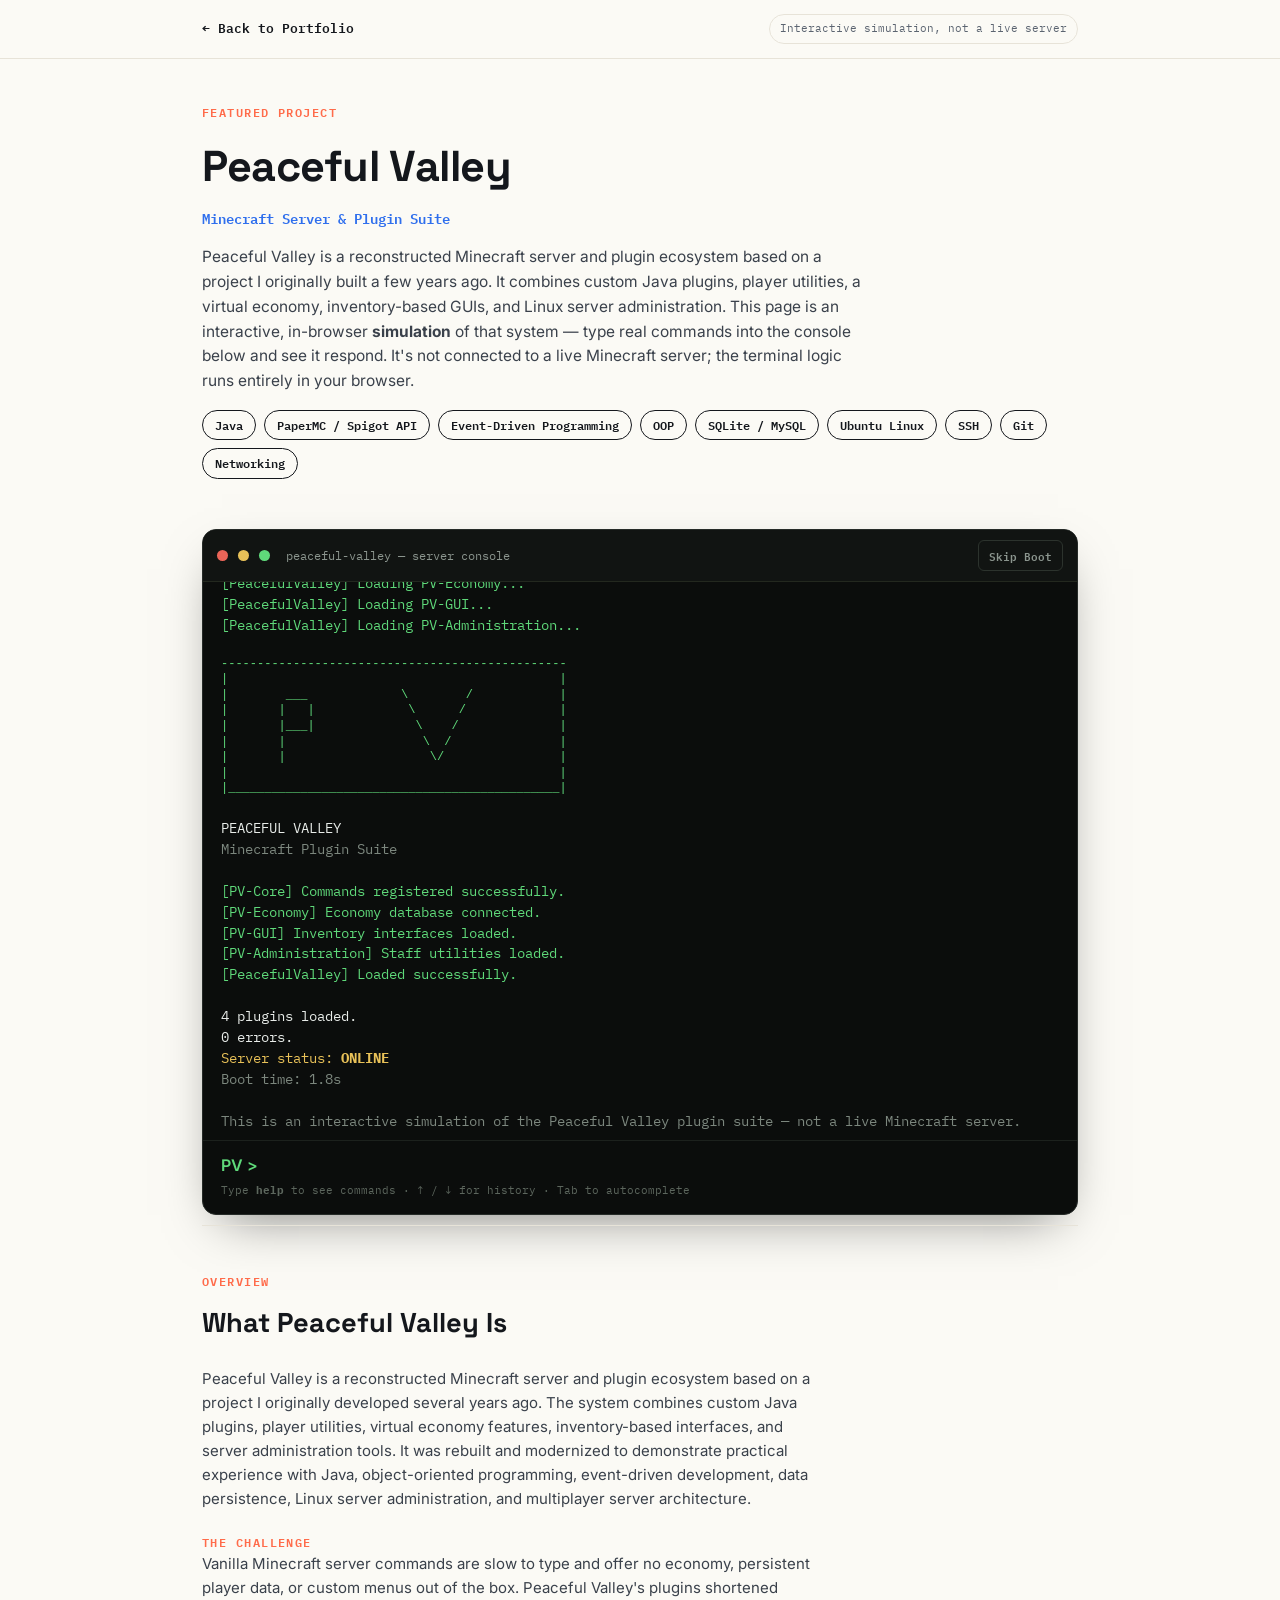
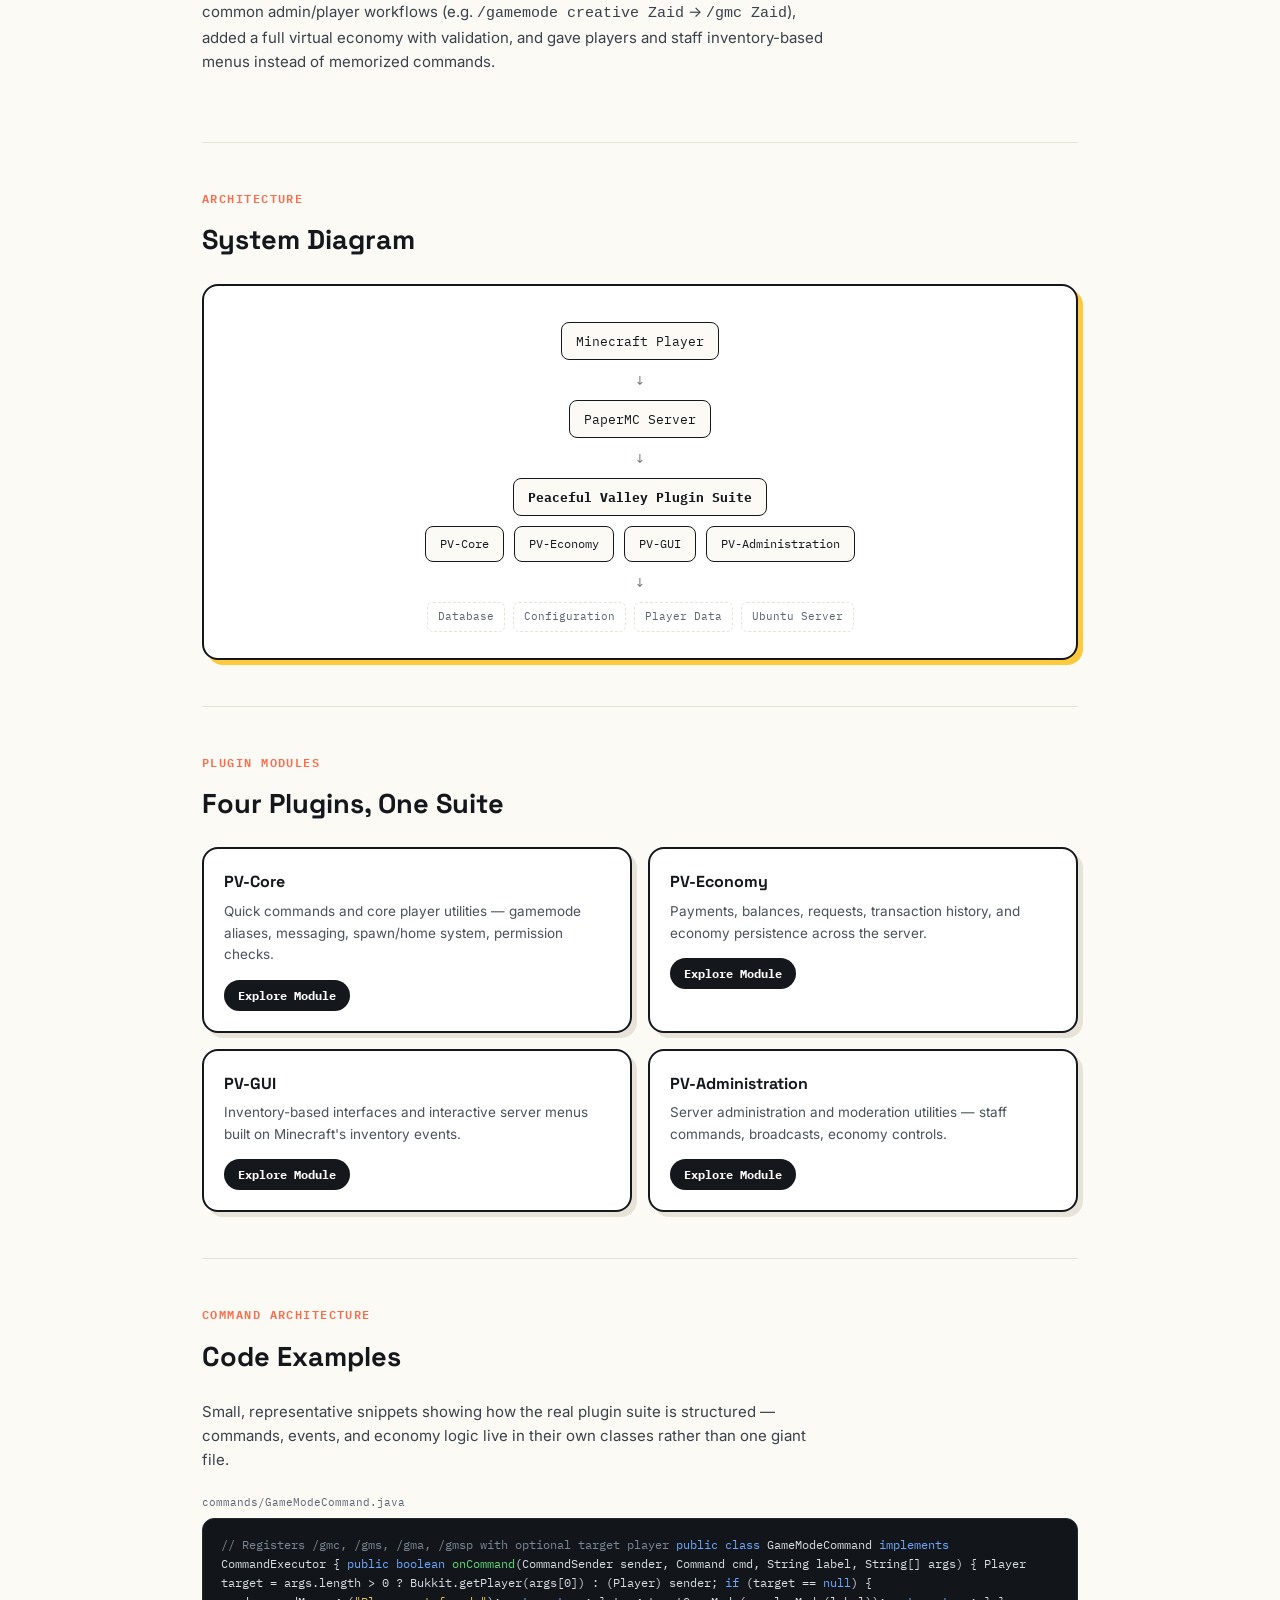
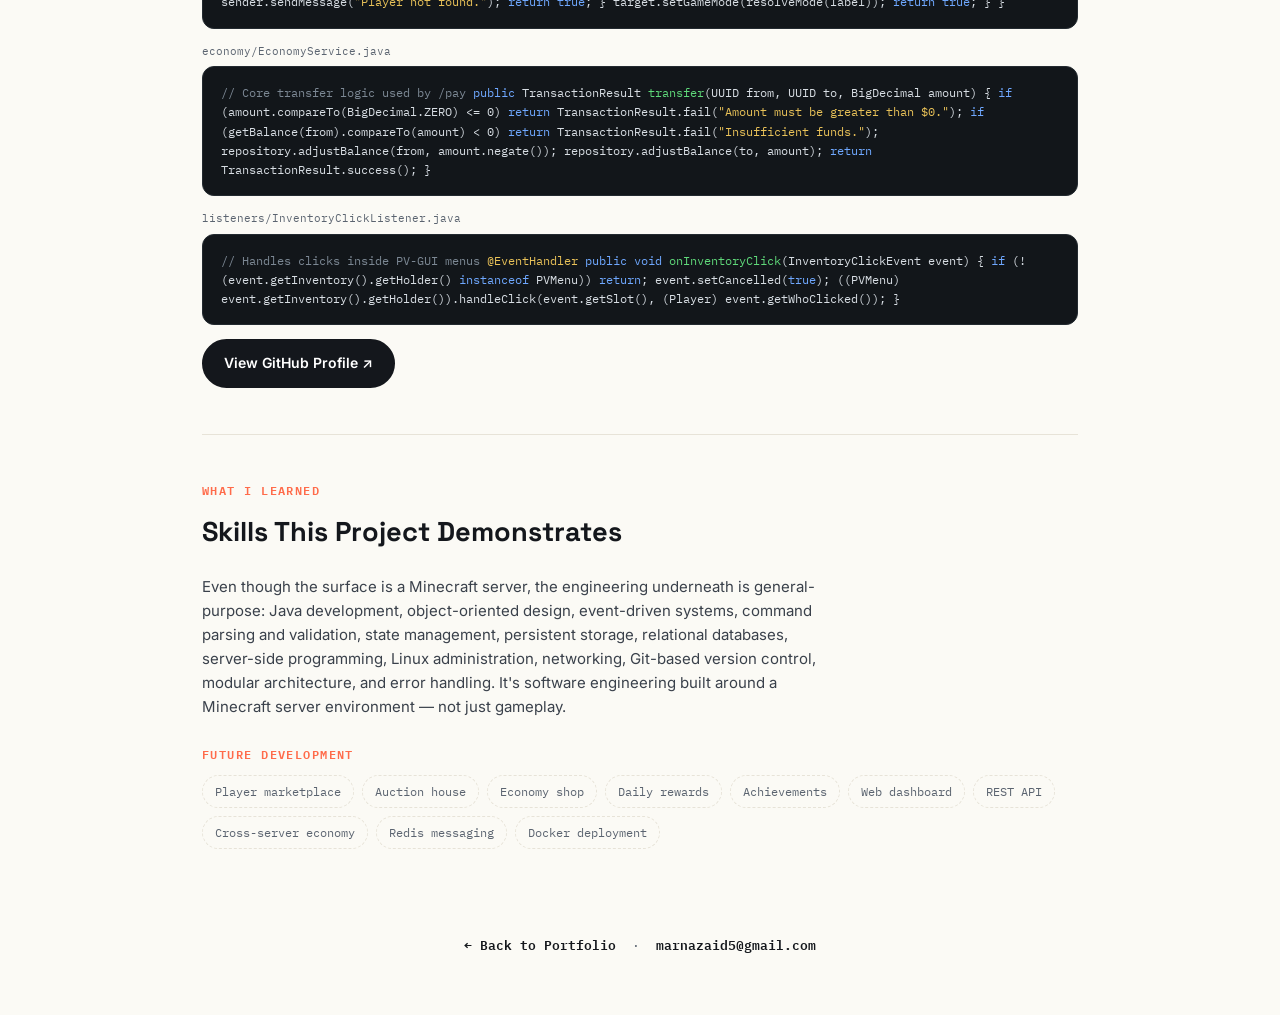
==== commit 35a6f26c: "Added more things here and there" ====
--- a/peaceful-valley.html
+++ b/peaceful-valley.html
@@ -3,7 +3,20 @@
 <head>
 <meta charset="UTF-8">
 <meta name="viewport" content="width=device-width, initial-scale=1.0">
+<meta name="description" content="Peaceful Valley — a custom Java plugin suite and multiplayer server environment built by Zaid Sunna.">
 <title>Peaceful Valley — Zaid Sunna</title>
+<link rel="icon" href="favicon.svg" type="image/svg+xml">
+<link rel="icon" href="favicon.ico" sizes="any">
+<link rel="icon" type="image/png" sizes="32x32" href="favicon-32.png">
+<link rel="icon" type="image/png" sizes="16x16" href="favicon-16.png">
+<link rel="apple-touch-icon" sizes="180x180" href="apple-touch-icon.png">
+<link rel="manifest" href="site.webmanifest">
+<meta property="og:type" content="website">
+<meta property="og:title" content="Peaceful Valley — Zaid Sunna">
+<meta property="og:description" content="A custom Java plugin suite and multiplayer server environment built by Zaid Sunna.">
+<meta property="og:image" content="og-image.png">
+<meta name="twitter:card" content="summary_large_image">
+<meta name="twitter:image" content="og-image.png">
 <link rel="preconnect" href="https://fonts.googleapis.com">
 <link rel="preconnect" href="https://fonts.gstatic.com" crossorigin>
 <link href="https://fonts.googleapis.com/css2?family=Space+Grotesk:wght@500;600;700&family=Inter:wght@400;500;600;700&family=IBM+Plex+Mono:wght@400;500;600&display=swap" rel="stylesheet">
